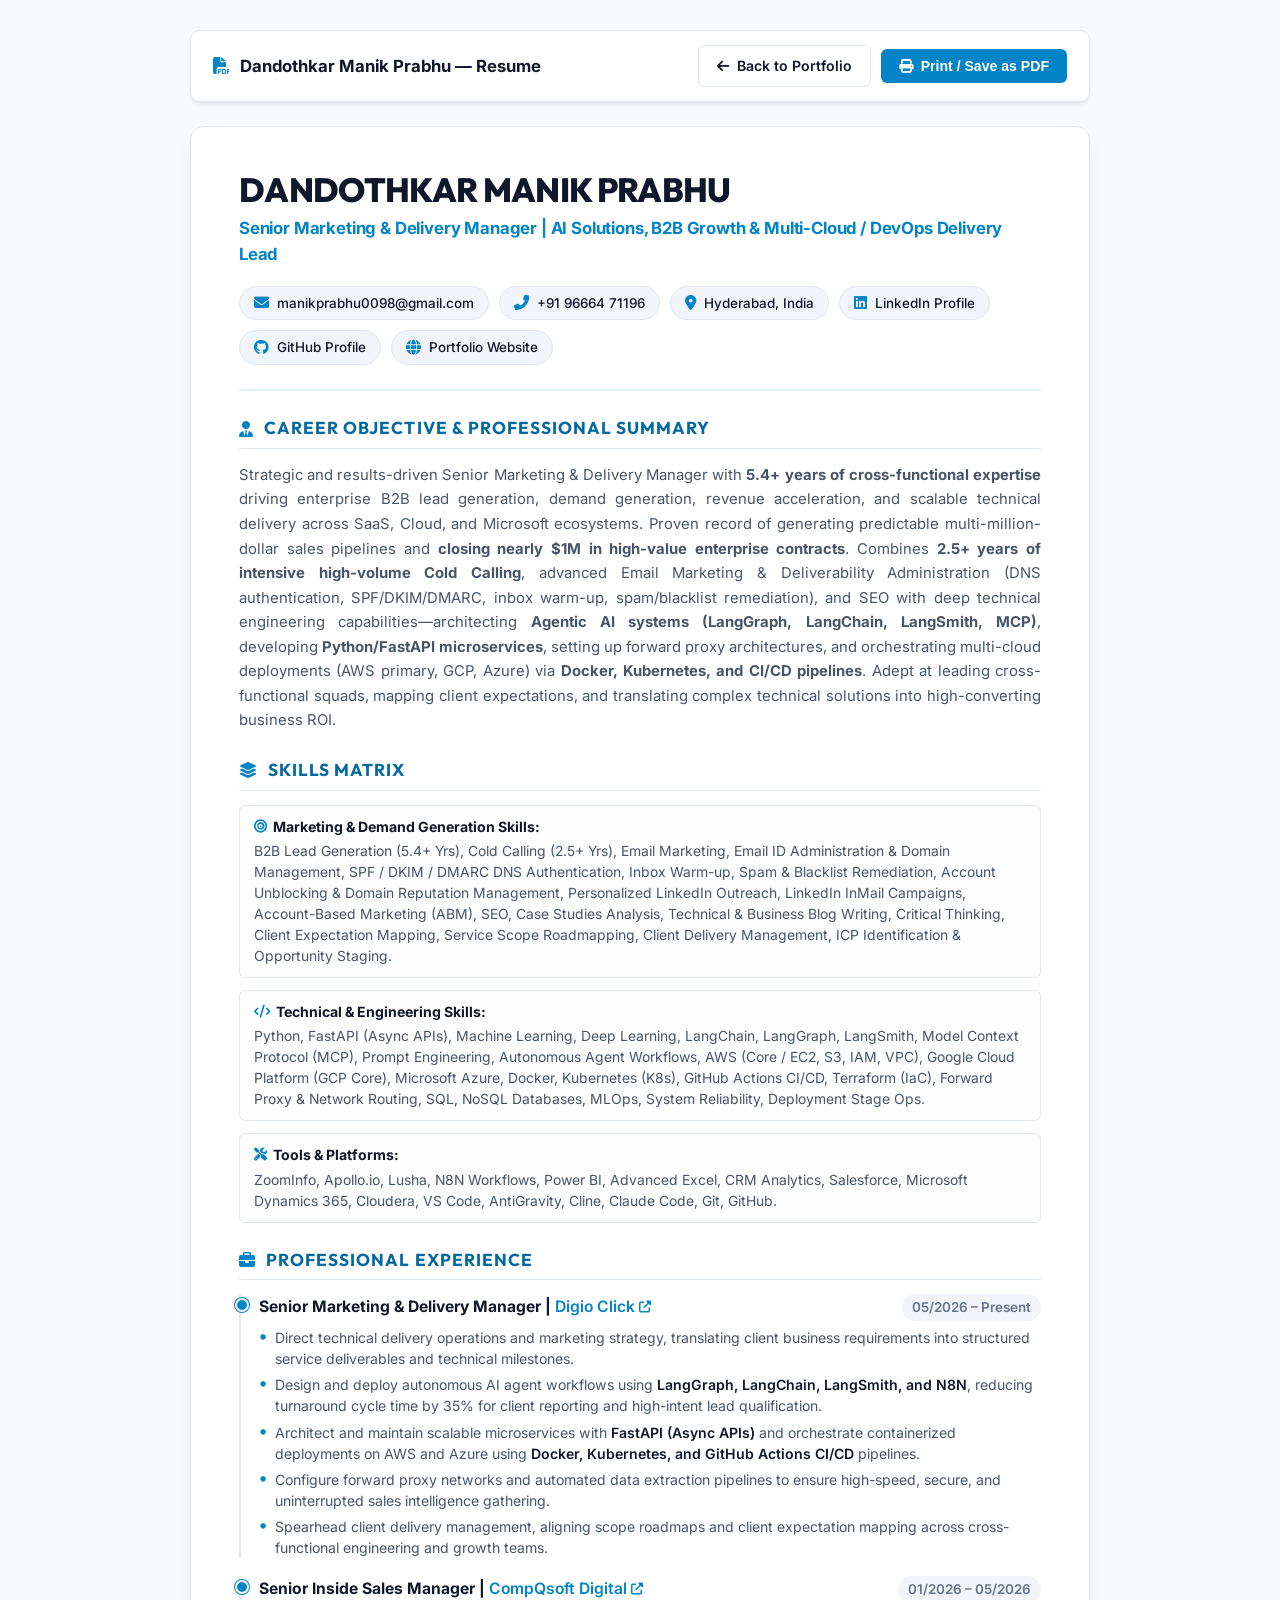
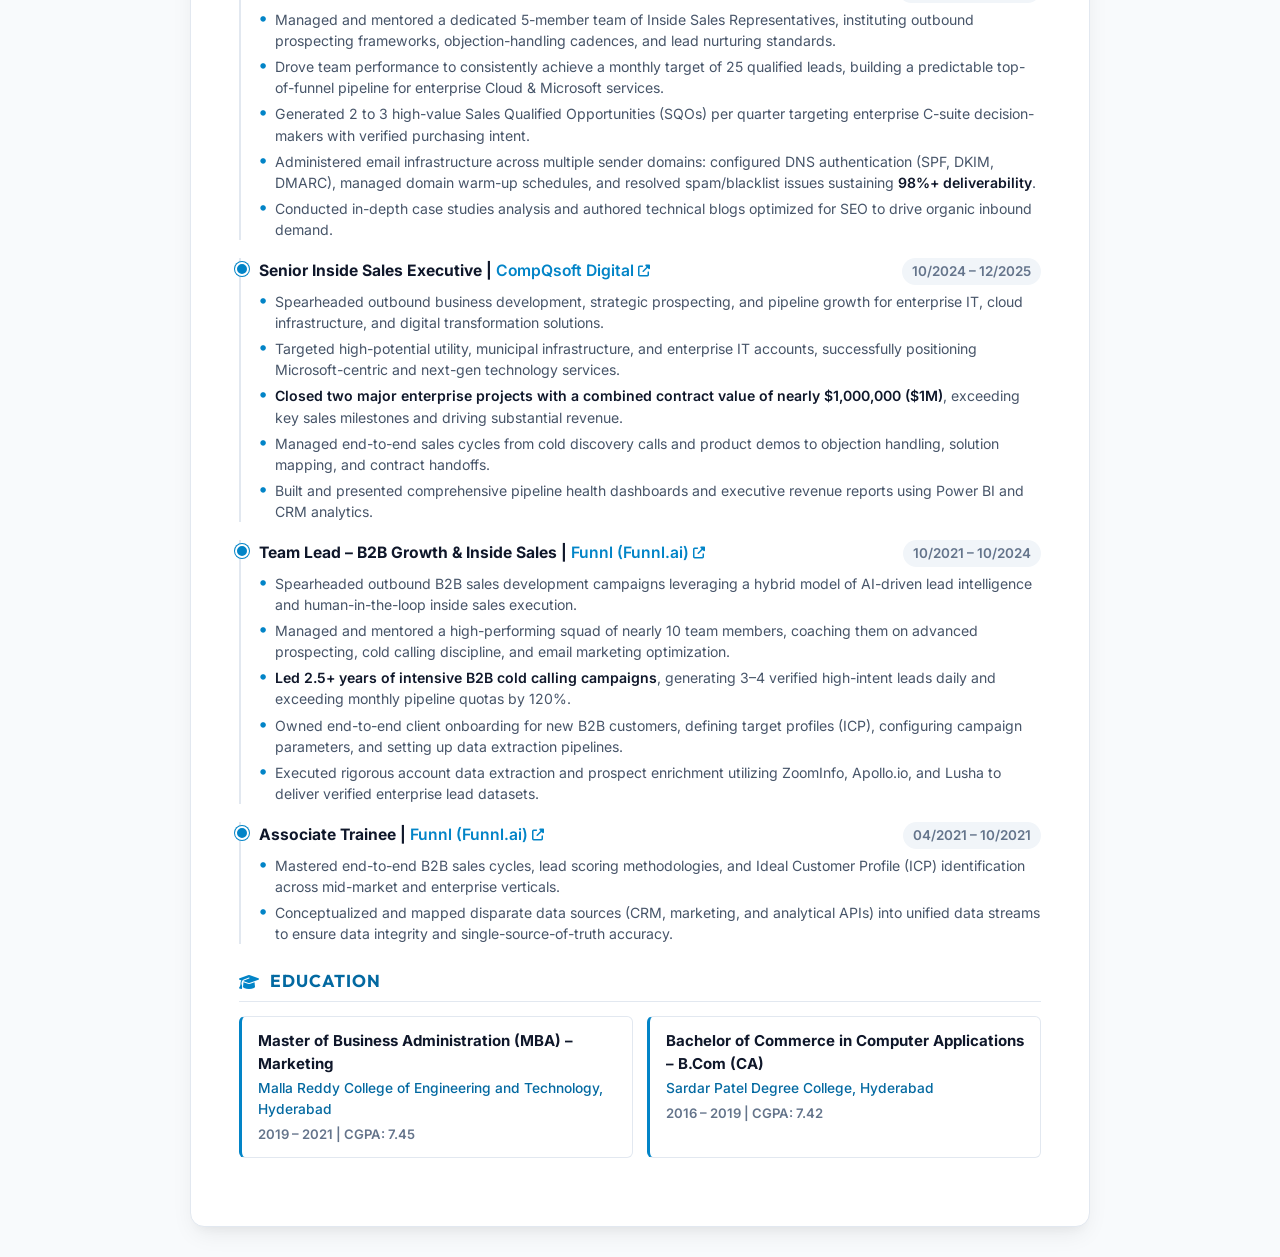
==== resume.html @ 66d116d5 "Add interactive resume.html, update Digio Click website link and resume access buttons" ====
<!DOCTYPE html>
<html lang="en">

<head>
    <meta charset="UTF-8">
    <meta name="viewport" content="width=device-width, initial-scale=1.0">
    <meta name="description"
        content="Official Resume of Dandothkar Manik Prabhu - Senior Marketing & Delivery Manager | AI Solutions, B2B Growth & Multi-Cloud Delivery Lead.">
    <title>Dandothkar Manik Prabhu - Resume</title>

    <!-- Google Fonts & FontAwesome -->
    <link rel="preconnect" href="https://fonts.googleapis.com">
    <link rel="preconnect" href="https://fonts.gstatic.com" crossorigin>
    <link
        href="https://fonts.googleapis.com/css2?family=Inter:wght@300;400;500;600;700;800&family=Outfit:wght@500;600;700;800&display=swap"
        rel="stylesheet">
    <link rel="stylesheet" href="https://cdnjs.cloudflare.com/ajax/libs/font-awesome/6.4.0/css/all.min.css">

    <style>
        :root {
            --primary: #0284c7;
            --primary-dark: #0369a1;
            --primary-light: #e0f2fe;
            --text-dark: #0f172a;
            --text-muted: #475569;
            --text-subtle: #64748b;
            --bg-body: #f8fafc;
            --bg-card: #ffffff;
            --border-color: #e2e8f0;
            --border-subtle: #f1f5f9;
            --accent-green: #10b981;
            --accent-purple: #7c3aed;
            --shadow-sm: 0 1px 3px rgba(0, 0, 0, 0.05);
            --shadow-md: 0 4px 6px -1px rgba(0, 0, 0, 0.08), 0 2px 4px -2px rgba(0, 0, 0, 0.05);
            --shadow-lg: 0 10px 25px -5px rgba(0, 0, 0, 0.08), 0 8px 10px -6px rgba(0, 0, 0, 0.04);
            --radius-sm: 6px;
            --radius-md: 10px;
            --radius-lg: 14px;
        }

        * {
            margin: 0;
            padding: 0;
            box-sizing: border-box;
        }

        body {
            font-family: 'Inter', -apple-system, BlinkMacSystemFont, "Segoe UI", Roboto, sans-serif;
            background-color: var(--bg-body);
            color: var(--text-dark);
            line-height: 1.55;
            font-size: 14px;
            padding: 30px 15px;
            -webkit-font-smoothing: antialiased;
        }

        /* Top Action Bar (hidden in print) */
        .resume-action-bar {
            max-width: 900px;
            margin: 0 auto 24px auto;
            display: flex;
            justify-content: space-between;
            align-items: center;
            flex-wrap: wrap;
            gap: 12px;
            background: #ffffff;
            padding: 14px 22px;
            border-radius: var(--radius-md);
            box-shadow: var(--shadow-md);
            border: 1px solid var(--border-color);
        }

        .action-brand {
            display: flex;
            align-items: center;
            gap: 10px;
            font-weight: 700;
            color: var(--text-dark);
            font-size: 1.05rem;
        }

        .action-brand i {
            color: var(--primary);
        }

        .action-buttons {
            display: flex;
            align-items: center;
            gap: 10px;
            flex-wrap: wrap;
        }

        .btn {
            display: inline-flex;
            align-items: center;
            gap: 8px;
            padding: 9px 18px;
            font-size: 0.88rem;
            font-weight: 600;
            border-radius: var(--radius-sm);
            text-decoration: none;
            cursor: pointer;
            transition: all 0.2s ease;
            border: none;
        }

        .btn-primary {
            background: var(--primary);
            color: #ffffff;
        }

        .btn-primary:hover {
            background: var(--primary-dark);
            box-shadow: 0 4px 12px rgba(2, 132, 199, 0.3);
            transform: translateY(-1px);
        }

        .btn-outline {
            background: #ffffff;
            color: var(--text-dark);
            border: 1px solid var(--border-color);
        }

        .btn-outline:hover {
            background: var(--border-subtle);
            border-color: #cbd5e1;
        }

        /* Main Resume Paper Container */
        .resume-container {
            max-width: 900px;
            margin: 0 auto;
            background: var(--bg-card);
            border-radius: var(--radius-lg);
            box-shadow: var(--shadow-lg);
            border: 1px solid var(--border-color);
            padding: 44px 48px;
        }

        /* Header / Profile Info */
        .resume-header {
            border-bottom: 2px solid var(--primary-light);
            padding-bottom: 24px;
            margin-bottom: 24px;
        }

        .header-title-block {
            display: flex;
            justify-content: space-between;
            align-items: flex-start;
            flex-wrap: wrap;
            gap: 16px;
        }

        .candidate-name {
            font-family: 'Outfit', sans-serif;
            font-size: 2.1rem;
            font-weight: 800;
            color: var(--text-dark);
            letter-spacing: -0.02em;
            line-height: 1.15;
            text-transform: uppercase;
        }

        .candidate-title {
            font-size: 1.05rem;
            font-weight: 700;
            color: var(--primary);
            margin-top: 6px;
            letter-spacing: -0.01em;
        }

        /* Clickable Contact & Social Badges */
        .contact-pills {
            display: flex;
            flex-wrap: wrap;
            gap: 10px;
            margin-top: 18px;
        }

        .contact-pill {
            display: inline-flex;
            align-items: center;
            gap: 8px;
            background: var(--border-subtle);
            color: var(--text-dark);
            padding: 6px 14px;
            border-radius: 100px;
            font-size: 0.84rem;
            font-weight: 500;
            text-decoration: none;
            border: 1px solid var(--border-color);
            transition: all 0.2s ease;
        }

        .contact-pill i {
            color: var(--primary);
            font-size: 0.95rem;
        }

        .contact-pill:hover {
            background: var(--primary-light);
            border-color: var(--primary);
            color: var(--primary-dark);
            transform: translateY(-1px);
        }

        .contact-pill.linkedin:hover i {
            color: #0a66c2;
        }

        .contact-pill.github:hover i {
            color: #24292e;
        }

        .contact-pill.portfolio:hover i {
            color: var(--accent-purple);
        }

        /* Resume Sections */
        .resume-section {
            margin-bottom: 24px;
        }

        .section-heading {
            font-family: 'Outfit', sans-serif;
            font-size: 1.08rem;
            font-weight: 700;
            text-transform: uppercase;
            letter-spacing: 0.06em;
            color: var(--primary-dark);
            display: flex;
            align-items: center;
            gap: 10px;
            padding-bottom: 6px;
            border-bottom: 1.5px solid var(--border-color);
            margin-bottom: 14px;
        }

        .section-heading i {
            color: var(--primary);
            font-size: 1rem;
        }

        .summary-text {
            color: var(--text-muted);
            font-size: 0.93rem;
            line-height: 1.65;
            text-align: justify;
        }

        /* Segregated Skills Matrix */
        .skills-grid-resume {
            display: grid;
            grid-template-columns: 1fr;
            gap: 12px;
        }

        .skill-group {
            background: #fdfdfd;
            border: 1px solid var(--border-color);
            border-radius: var(--radius-sm);
            padding: 10px 14px;
        }

        .skill-group-title {
            font-weight: 700;
            font-size: 0.88rem;
            color: var(--text-dark);
            margin-bottom: 4px;
            display: flex;
            align-items: center;
            gap: 6px;
        }

        .skill-group-title i {
            color: var(--primary);
            font-size: 0.82rem;
        }

        .skill-group-content {
            font-size: 0.87rem;
            color: var(--text-muted);
            line-height: 1.5;
        }

        /* Experience Item Styles */
        .exp-item {
            margin-bottom: 18px;
            position: relative;
            padding-left: 18px;
            border-left: 2px solid var(--border-color);
        }

        .exp-item:last-child {
            margin-bottom: 0;
        }

        .exp-item::before {
            content: '';
            position: absolute;
            left: -6px;
            top: 4px;
            width: 10px;
            height: 10px;
            border-radius: 50%;
            background: var(--primary);
            border: 2px solid #ffffff;
            box-shadow: 0 0 0 1px var(--primary);
        }

        .exp-header {
            display: flex;
            justify-content: space-between;
            align-items: baseline;
            flex-wrap: wrap;
            gap: 6px;
            margin-bottom: 4px;
        }

        .exp-role-company {
            font-size: 0.98rem;
            font-weight: 700;
            color: var(--text-dark);
        }

        .exp-company-link {
            color: var(--primary);
            text-decoration: none;
            font-weight: 600;
            display: inline-flex;
            align-items: center;
            gap: 4px;
            transition: color 0.2s;
        }

        .exp-company-link:hover {
            color: var(--primary-dark);
            text-decoration: underline;
        }

        .exp-date {
            font-size: 0.84rem;
            font-weight: 600;
            color: var(--text-subtle);
            background: var(--border-subtle);
            padding: 3px 10px;
            border-radius: 100px;
        }

        .exp-bullets {
            list-style: none;
            margin-top: 6px;
        }

        .exp-bullets li {
            position: relative;
            padding-left: 16px;
            margin-bottom: 5px;
            font-size: 0.88rem;
            color: var(--text-muted);
            line-height: 1.5;
        }

        .exp-bullets li::before {
            content: '•';
            position: absolute;
            left: 0;
            color: var(--primary);
            font-weight: bold;
            font-size: 1.1rem;
            line-height: 1;
            top: 0;
        }

        .exp-bullets li strong {
            color: var(--text-dark);
            font-weight: 600;
        }

        /* Education Grid */
        .edu-grid-resume {
            display: grid;
            grid-template-columns: 1fr 1fr;
            gap: 14px;
        }

        @media (max-width: 700px) {
            .edu-grid-resume {
                grid-template-columns: 1fr;
            }
        }

        .edu-box {
            background: #ffffff;
            border: 1px solid var(--border-color);
            border-radius: var(--radius-sm);
            padding: 12px 16px;
            border-left: 3px solid var(--primary);
        }

        .edu-degree {
            font-size: 0.94rem;
            font-weight: 700;
            color: var(--text-dark);
        }

        .edu-inst {
            font-size: 0.86rem;
            color: var(--primary-dark);
            font-weight: 500;
            margin-top: 2px;
        }

        .edu-meta {
            font-size: 0.82rem;
            color: var(--text-subtle);
            margin-top: 4px;
            font-weight: 600;
        }

        /* Print Specific Media Query */
        @media print {
            body {
                background: #ffffff !important;
                padding: 0 !important;
                color: #000000 !important;
                font-size: 12.5px !important;
            }

            .resume-action-bar {
                display: none !important;
            }

            .resume-container {
                box-shadow: none !important;
                border: none !important;
                padding: 0 !important;
                max-width: 100% !important;
                border-radius: 0 !important;
            }

            .candidate-name {
                font-size: 1.8rem !important;
                color: #000000 !important;
            }

            .candidate-title {
                color: #0284c7 !important;
                font-size: 0.95rem !important;
            }

            .contact-pill {
                border: 1px solid #cbd5e1 !important;
                background: #f8fafc !important;
                color: #000000 !important;
                padding: 3px 8px !important;
                font-size: 0.78rem !important;
            }

            .section-heading {
                font-size: 0.95rem !important;
                margin-bottom: 8px !important;
                color: #0369a1 !important;
            }

            .summary-text {
                font-size: 0.84rem !important;
                line-height: 1.45 !important;
            }

            .skill-group {
                padding: 6px 10px !important;
                margin-bottom: 6px !important;
            }

            .skill-group-content {
                font-size: 0.8rem !important;
            }

            .exp-item {
                margin-bottom: 12px !important;
                padding-left: 14px !important;
                page-break-inside: avoid;
            }

            .exp-role-company {
                font-size: 0.9rem !important;
            }

            .exp-bullets li {
                font-size: 0.82rem !important;
                margin-bottom: 3px !important;
                line-height: 1.4 !important;
            }

            .edu-box {
                padding: 8px 12px !important;
            }

            .edu-degree {
                font-size: 0.86rem !important;
            }

            .edu-inst {
                font-size: 0.8rem !important;
            }

            a {
                text-decoration: none !important;
                color: inherit !important;
            }
        }
    </style>
</head>

<body>

    <!-- Floating Top Action Bar -->
    <div class="resume-action-bar">
        <div class="action-brand">
            <i class="fas fa-file-pdf"></i>
            <span>Dandothkar Manik Prabhu — Resume</span>
        </div>
        <div class="action-buttons">
            <a href="index.html" class="btn btn-outline">
                <i class="fas fa-arrow-left"></i> Back to Portfolio
            </a>
            <button onclick="window.print()" class="btn btn-primary">
                <i class="fas fa-print"></i> Print / Save as PDF
            </button>
        </div>
    </div>

    <!-- Main Resume Container -->
    <main class="resume-container">
        <!-- Header Section -->
        <header class="resume-header">
            <div class="header-title-block">
                <div>
                    <h1 class="candidate-name">DANDOTHKAR MANIK PRABHU</h1>
                    <div class="candidate-title">Senior Marketing & Delivery Manager | AI Solutions, B2B Growth & Multi-Cloud / DevOps Delivery Lead</div>
                </div>
            </div>

            <!-- Clickable Interactive Icons & Badges -->
            <div class="contact-pills">
                <a href="mailto:manikprabhu0098@gmail.com" class="contact-pill" title="Send Email">
                    <i class="fas fa-envelope"></i>
                    <span>manikprabhu0098@gmail.com</span>
                </a>
                <a href="tel:+919666471196" class="contact-pill" title="Call Phone">
                    <i class="fas fa-phone-alt"></i>
                    <span>+91 96664 71196</span>
                </a>
                <span class="contact-pill">
                    <i class="fas fa-map-marker-alt"></i>
                    <span>Hyderabad, India</span>
                </span>
                <a href="https://www.linkedin.com/in/manik-prabhu-aa440b1a0" target="_blank" rel="noopener noreferrer" class="contact-pill linkedin" title="Open LinkedIn Profile">
                    <i class="fab fa-linkedin"></i>
                    <span>LinkedIn Profile</span>
                </a>
                <a href="https://github.com/manik305" target="_blank" rel="noopener noreferrer" class="contact-pill github" title="Open GitHub Profile">
                    <i class="fab fa-github"></i>
                    <span>GitHub Profile</span>
                </a>
                <a href="index.html" target="_blank" rel="noopener noreferrer" class="contact-pill portfolio" title="Open Portfolio Website">
                    <i class="fas fa-globe"></i>
                    <span>Portfolio Website</span>
                </a>
            </div>
        </header>

        <!-- Professional Summary -->
        <section class="resume-section">
            <h2 class="section-heading">
                <i class="fas fa-user-tie"></i> Career Objective & Professional Summary
            </h2>
            <p class="summary-text">
                Strategic and results-driven Senior Marketing & Delivery Manager with <strong>5.4+ years of cross-functional expertise</strong> driving enterprise B2B lead generation, demand generation, revenue acceleration, and scalable technical delivery across SaaS, Cloud, and Microsoft ecosystems. Proven record of generating predictable multi-million-dollar sales pipelines and <strong>closing nearly $1M in high-value enterprise contracts</strong>. Combines <strong>2.5+ years of intensive high-volume Cold Calling</strong>, advanced Email Marketing & Deliverability Administration (DNS authentication, SPF/DKIM/DMARC, inbox warm-up, spam/blacklist remediation), and SEO with deep technical engineering capabilities—architecting <strong>Agentic AI systems (LangGraph, LangChain, LangSmith, MCP)</strong>, developing <strong>Python/FastAPI microservices</strong>, setting up forward proxy architectures, and orchestrating multi-cloud deployments (AWS primary, GCP, Azure) via <strong>Docker, Kubernetes, and CI/CD pipelines</strong>. Adept at leading cross-functional squads, mapping client expectations, and translating complex technical solutions into high-converting business ROI.
            </p>
        </section>

        <!-- Segregated Skills Matrix -->
        <section class="resume-section">
            <h2 class="section-heading">
                <i class="fas fa-layer-group"></i> Skills Matrix
            </h2>
            <div class="skills-grid-resume">
                <!-- Marketing Skills -->
                <div class="skill-group">
                    <div class="skill-group-title">
                        <i class="fas fa-bullseye"></i> Marketing & Demand Generation Skills:
                    </div>
                    <div class="skill-group-content">
                        B2B Lead Generation (5.4+ Yrs), Cold Calling (2.5+ Yrs), Email Marketing, Email ID Administration & Domain Management, SPF / DKIM / DMARC DNS Authentication, Inbox Warm-up, Spam & Blacklist Remediation, Account Unblocking & Domain Reputation Management, Personalized LinkedIn Outreach, LinkedIn InMail Campaigns, Account-Based Marketing (ABM), SEO, Case Studies Analysis, Technical & Business Blog Writing, Critical Thinking, Client Expectation Mapping, Service Scope Roadmapping, Client Delivery Management, ICP Identification & Opportunity Staging.
                    </div>
                </div>

                <!-- Technical Skills -->
                <div class="skill-group">
                    <div class="skill-group-title">
                        <i class="fas fa-code"></i> Technical & Engineering Skills:
                    </div>
                    <div class="skill-group-content">
                        Python, FastAPI (Async APIs), Machine Learning, Deep Learning, LangChain, LangGraph, LangSmith, Model Context Protocol (MCP), Prompt Engineering, Autonomous Agent Workflows, AWS (Core / EC2, S3, IAM, VPC), Google Cloud Platform (GCP Core), Microsoft Azure, Docker, Kubernetes (K8s), GitHub Actions CI/CD, Terraform (IaC), Forward Proxy & Network Routing, SQL, NoSQL Databases, MLOps, System Reliability, Deployment Stage Ops.
                    </div>
                </div>

                <!-- Tools & Platforms -->
                <div class="skill-group">
                    <div class="skill-group-title">
                        <i class="fas fa-tools"></i> Tools & Platforms:
                    </div>
                    <div class="skill-group-content">
                        ZoomInfo, Apollo.io, Lusha, N8N Workflows, Power BI, Advanced Excel, CRM Analytics, Salesforce, Microsoft Dynamics 365, Cloudera, VS Code, AntiGravity, Cline, Claude Code, Git, GitHub.
                    </div>
                </div>
            </div>
        </section>

        <!-- Professional Experience -->
        <section class="resume-section">
            <h2 class="section-heading">
                <i class="fas fa-briefcase"></i> Professional Experience
            </h2>

            <!-- Digio Click -->
            <div class="exp-item">
                <div class="exp-header">
                    <div class="exp-role-company">
                        Senior Marketing & Delivery Manager | 
                        <a href="https://www.digioclick.com/" target="_blank" rel="noopener noreferrer" class="exp-company-link">
                            Digio Click <i class="fas fa-external-link-alt" style="font-size: 0.75rem;"></i>
                        </a>
                    </div>
                    <div class="exp-date">05/2026 – Present</div>
                </div>
                <ul class="exp-bullets">
                    <li>Direct technical delivery operations and marketing strategy, translating client business requirements into structured service deliverables and technical milestones.</li>
                    <li>Design and deploy autonomous AI agent workflows using <strong>LangGraph, LangChain, LangSmith, and N8N</strong>, reducing turnaround cycle time by 35% for client reporting and high-intent lead qualification.</li>
                    <li>Architect and maintain scalable microservices with <strong>FastAPI (Async APIs)</strong> and orchestrate containerized deployments on AWS and Azure using <strong>Docker, Kubernetes, and GitHub Actions CI/CD</strong> pipelines.</li>
                    <li>Configure forward proxy networks and automated data extraction pipelines to ensure high-speed, secure, and uninterrupted sales intelligence gathering.</li>
                    <li>Spearhead client delivery management, aligning scope roadmaps and client expectation mapping across cross-functional engineering and growth teams.</li>
                </ul>
            </div>

            <!-- CompQsoft Digital - Manager -->
            <div class="exp-item">
                <div class="exp-header">
                    <div class="exp-role-company">
                        Senior Inside Sales Manager | 
                        <a href="https://compqsoft.com" target="_blank" rel="noopener noreferrer" class="exp-company-link">
                            CompQsoft Digital <i class="fas fa-external-link-alt" style="font-size: 0.75rem;"></i>
                        </a>
                    </div>
                    <div class="exp-date">01/2026 – 05/2026</div>
                </div>
                <ul class="exp-bullets">
                    <li>Managed and mentored a dedicated 5-member team of Inside Sales Representatives, instituting outbound prospecting frameworks, objection-handling cadences, and lead nurturing standards.</li>
                    <li>Drove team performance to consistently achieve a monthly target of 25 qualified leads, building a predictable top-of-funnel pipeline for enterprise Cloud & Microsoft services.</li>
                    <li>Generated 2 to 3 high-value Sales Qualified Opportunities (SQOs) per quarter targeting enterprise C-suite decision-makers with verified purchasing intent.</li>
                    <li>Administered email infrastructure across multiple sender domains: configured DNS authentication (SPF, DKIM, DMARC), managed domain warm-up schedules, and resolved spam/blacklist issues sustaining <strong>98%+ deliverability</strong>.</li>
                    <li>Conducted in-depth case studies analysis and authored technical blogs optimized for SEO to drive organic inbound demand.</li>
                </ul>
            </div>

            <!-- CompQsoft Digital - Executive -->
            <div class="exp-item">
                <div class="exp-header">
                    <div class="exp-role-company">
                        Senior Inside Sales Executive | 
                        <a href="https://compqsoft.com" target="_blank" rel="noopener noreferrer" class="exp-company-link">
                            CompQsoft Digital <i class="fas fa-external-link-alt" style="font-size: 0.75rem;"></i>
                        </a>
                    </div>
                    <div class="exp-date">10/2024 – 12/2025</div>
                </div>
                <ul class="exp-bullets">
                    <li>Spearheaded outbound business development, strategic prospecting, and pipeline growth for enterprise IT, cloud infrastructure, and digital transformation solutions.</li>
                    <li>Targeted high-potential utility, municipal infrastructure, and enterprise IT accounts, successfully positioning Microsoft-centric and next-gen technology services.</li>
                    <li><strong>Closed two major enterprise projects with a combined contract value of nearly $1,000,000 ($1M)</strong>, exceeding key sales milestones and driving substantial revenue.</li>
                    <li>Managed end-to-end sales cycles from cold discovery calls and product demos to objection handling, solution mapping, and contract handoffs.</li>
                    <li>Built and presented comprehensive pipeline health dashboards and executive revenue reports using Power BI and CRM analytics.</li>
                </ul>
            </div>

            <!-- Funnl - Team Lead -->
            <div class="exp-item">
                <div class="exp-header">
                    <div class="exp-role-company">
                        Team Lead – B2B Growth & Inside Sales | 
                        <a href="https://funnl.ai" target="_blank" rel="noopener noreferrer" class="exp-company-link">
                            Funnl (Funnl.ai) <i class="fas fa-external-link-alt" style="font-size: 0.75rem;"></i>
                        </a>
                    </div>
                    <div class="exp-date">10/2021 – 10/2024</div>
                </div>
                <ul class="exp-bullets">
                    <li>Spearheaded outbound B2B sales development campaigns leveraging a hybrid model of AI-driven lead intelligence and human-in-the-loop inside sales execution.</li>
                    <li>Managed and mentored a high-performing squad of nearly 10 team members, coaching them on advanced prospecting, cold calling discipline, and email marketing optimization.</li>
                    <li><strong>Led 2.5+ years of intensive B2B cold calling campaigns</strong>, generating 3–4 verified high-intent leads daily and exceeding monthly pipeline quotas by 120%.</li>
                    <li>Owned end-to-end client onboarding for new B2B customers, defining target profiles (ICP), configuring campaign parameters, and setting up data extraction pipelines.</li>
                    <li>Executed rigorous account data extraction and prospect enrichment utilizing ZoomInfo, Apollo.io, and Lusha to deliver verified enterprise lead datasets.</li>
                </ul>
            </div>

            <!-- Funnl - Associate Trainee -->
            <div class="exp-item">
                <div class="exp-header">
                    <div class="exp-role-company">
                        Associate Trainee | 
                        <a href="https://funnl.ai" target="_blank" rel="noopener noreferrer" class="exp-company-link">
                            Funnl (Funnl.ai) <i class="fas fa-external-link-alt" style="font-size: 0.75rem;"></i>
                        </a>
                    </div>
                    <div class="exp-date">04/2021 – 10/2021</div>
                </div>
                <ul class="exp-bullets">
                    <li>Mastered end-to-end B2B sales cycles, lead scoring methodologies, and Ideal Customer Profile (ICP) identification across mid-market and enterprise verticals.</li>
                    <li>Conceptualized and mapped disparate data sources (CRM, marketing, and analytical APIs) into unified data streams to ensure data integrity and single-source-of-truth accuracy.</li>
                </ul>
            </div>
        </section>

        <!-- Education Section -->
        <section class="resume-section">
            <h2 class="section-heading">
                <i class="fas fa-graduation-cap"></i> Education
            </h2>
            <div class="edu-grid-resume">
                <div class="edu-box">
                    <div class="edu-degree">Master of Business Administration (MBA) – Marketing</div>
                    <div class="edu-inst">Malla Reddy College of Engineering and Technology, Hyderabad</div>
                    <div class="edu-meta">2019 – 2021 | CGPA: 7.45</div>
                </div>
                <div class="edu-box">
                    <div class="edu-degree">Bachelor of Commerce in Computer Applications – B.Com (CA)</div>
                    <div class="edu-inst">Sardar Patel Degree College, Hyderabad</div>
                    <div class="edu-meta">2016 – 2019 | CGPA: 7.42</div>
                </div>
            </div>
        </section>
    </main>

</body>

</html>
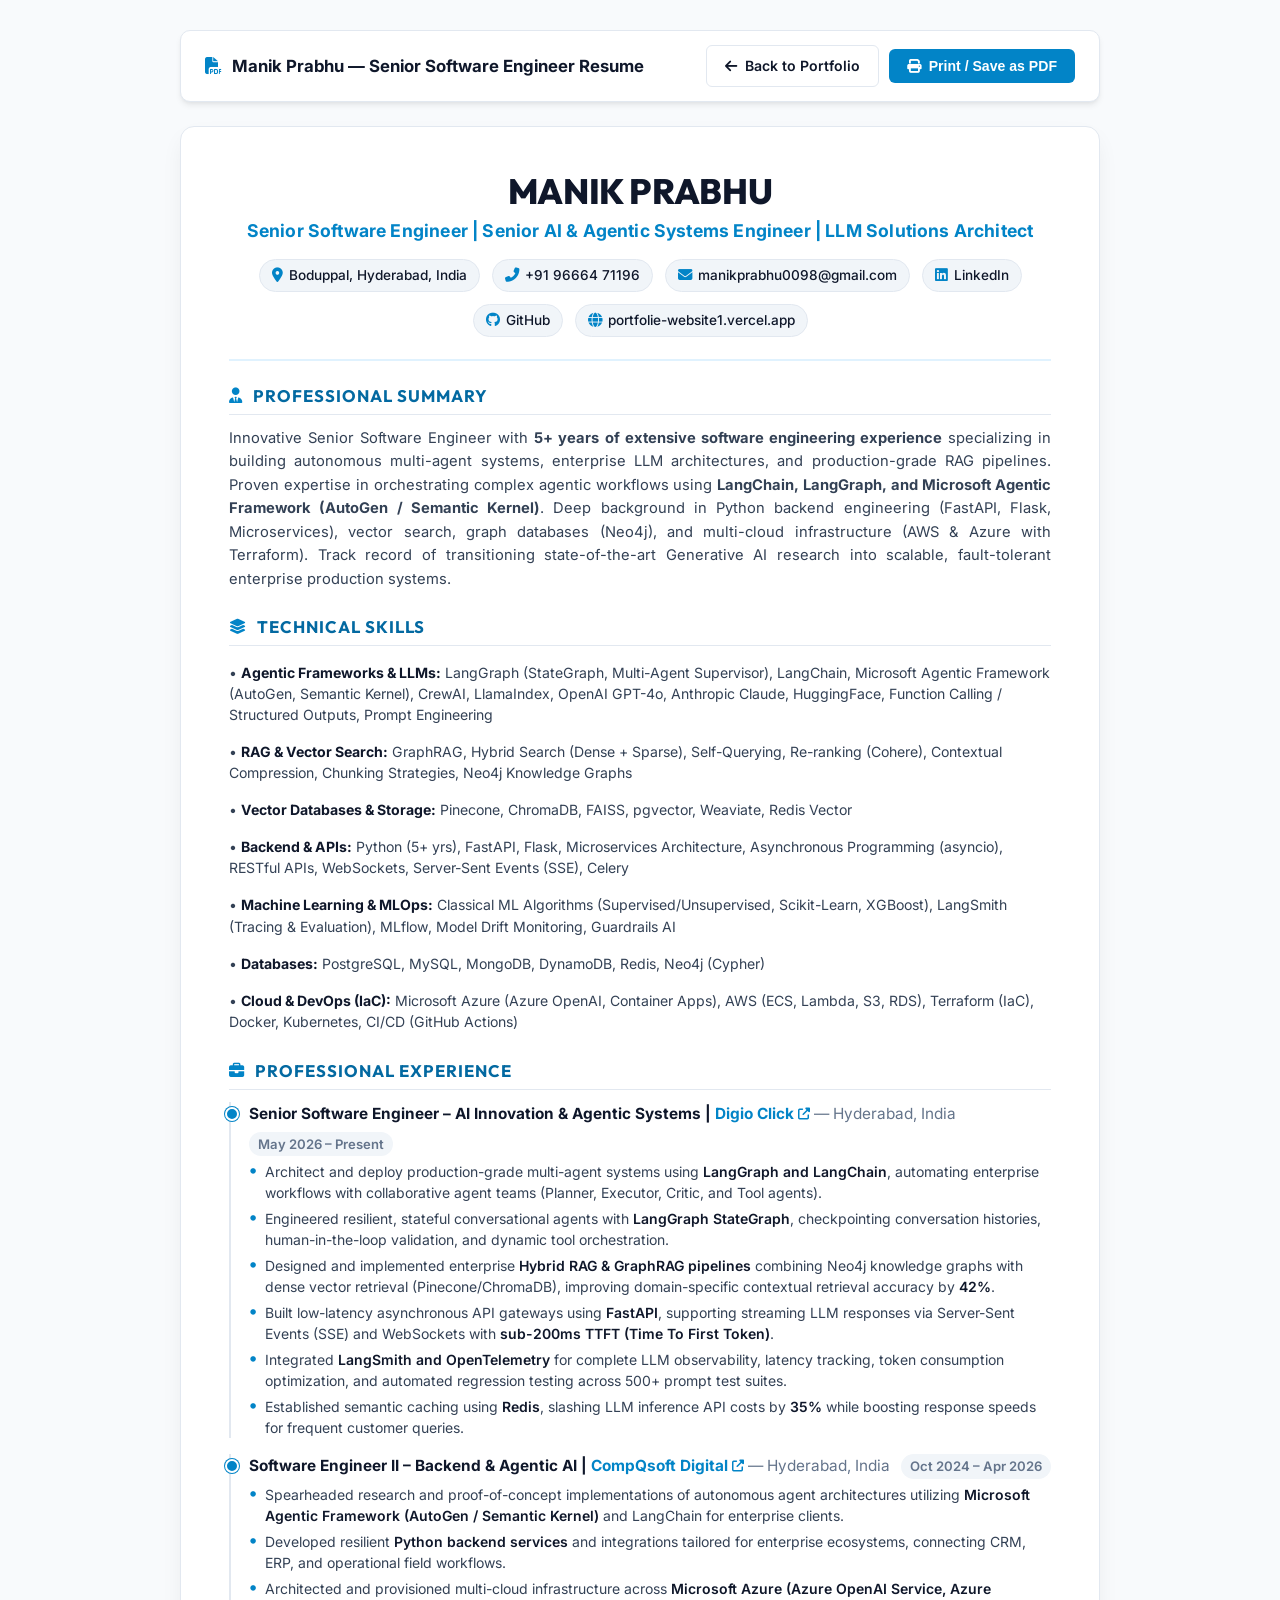
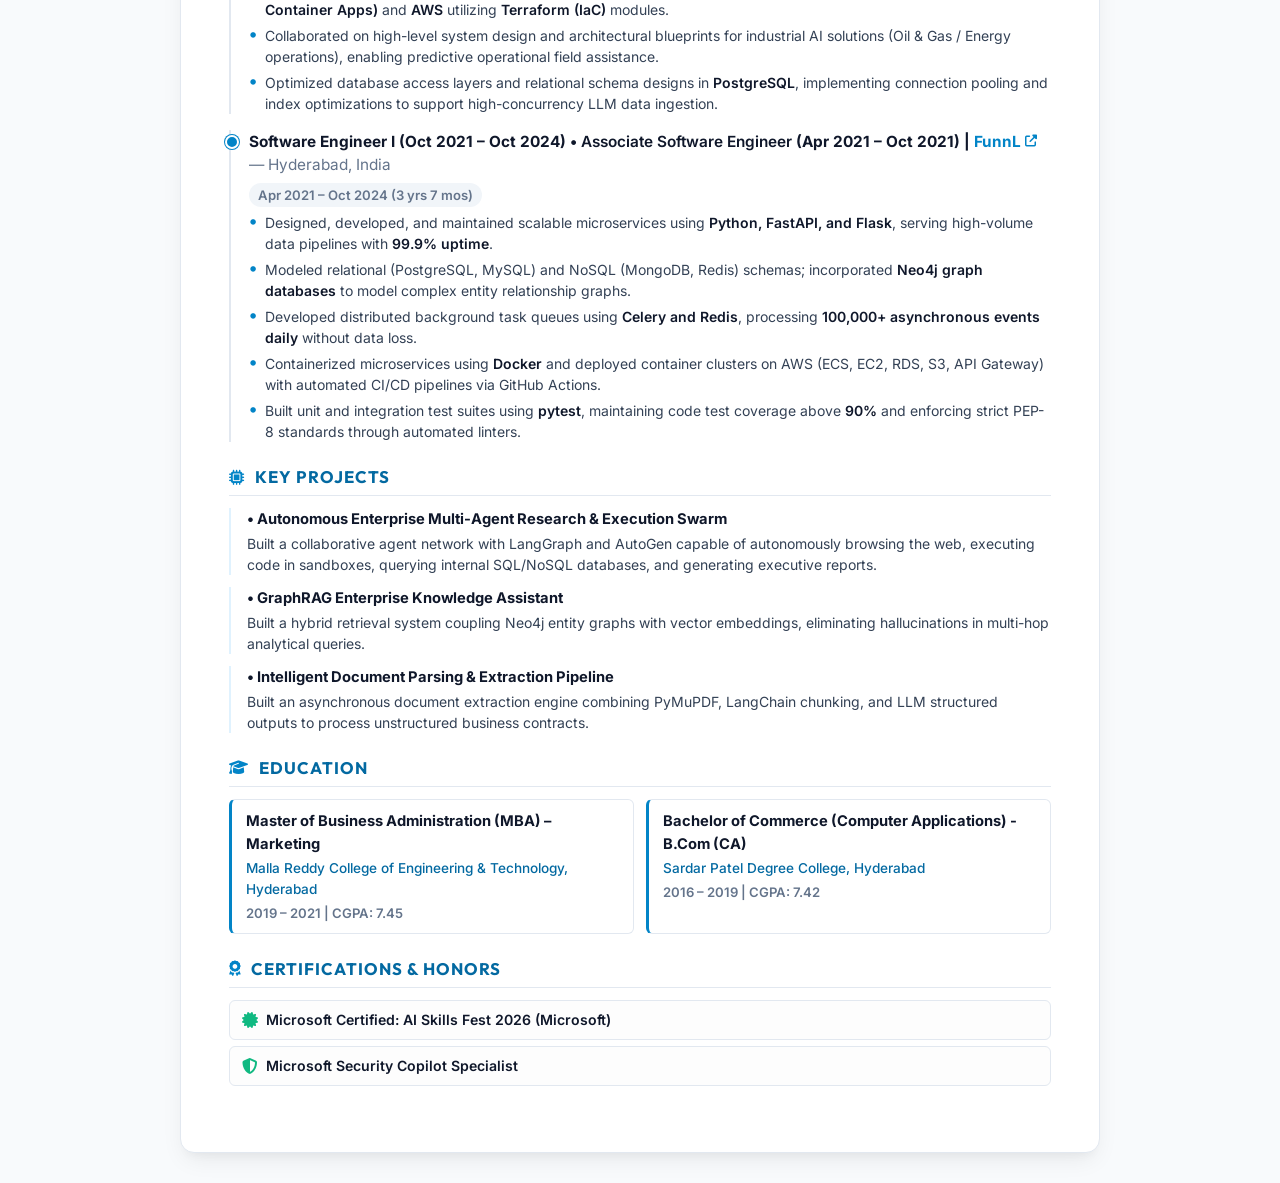
==== commit f181cb59: "Update portfolio website to Senior Software Engineer, correct experience dates, and update gitignore" ====
--- a/resume.html
+++ b/resume.html
@@ -5,8 +5,8 @@
     <meta charset="UTF-8">
     <meta name="viewport" content="width=device-width, initial-scale=1.0">
     <meta name="description"
-        content="Official Resume of Dandothkar Manik Prabhu - Senior Marketing & Delivery Manager | AI Solutions, B2B Growth & Multi-Cloud Delivery Lead.">
-    <title>Dandothkar Manik Prabhu - Resume</title>
+        content="Official Resume of Manik Prabhu - Senior Software Engineer specializing in Autonomous Multi-Agent Systems, Enterprise LLM Architectures, GraphRAG, and Scalable Python Microservices.">
+    <title>Manik Prabhu - Senior Software Engineer Resume</title>
 
     <!-- Google Fonts & FontAwesome -->
     <link rel="preconnect" href="https://fonts.googleapis.com">
@@ -22,14 +22,15 @@
             --primary-dark: #0369a1;
             --primary-light: #e0f2fe;
             --text-dark: #0f172a;
-            --text-muted: #475569;
+            --text-muted: #334155;
             --text-subtle: #64748b;
             --bg-body: #f8fafc;
             --bg-card: #ffffff;
             --border-color: #e2e8f0;
             --border-subtle: #f1f5f9;
-            --accent-green: #10b981;
+            --accent-cyan: #0284c7;
             --accent-purple: #7c3aed;
+            --accent-emerald: #10b981;
             --shadow-sm: 0 1px 3px rgba(0, 0, 0, 0.05);
             --shadow-md: 0 4px 6px -1px rgba(0, 0, 0, 0.08), 0 2px 4px -2px rgba(0, 0, 0, 0.05);
             --shadow-lg: 0 10px 25px -5px rgba(0, 0, 0, 0.08), 0 8px 10px -6px rgba(0, 0, 0, 0.04);
@@ -56,7 +57,7 @@
 
         /* Top Action Bar (hidden in print) */
         .resume-action-bar {
-            max-width: 900px;
+            max-width: 920px;
             margin: 0 auto 24px auto;
             display: flex;
             justify-content: space-between;
@@ -64,7 +65,7 @@
             flex-wrap: wrap;
             gap: 12px;
             background: #ffffff;
-            padding: 14px 22px;
+            padding: 14px 24px;
             border-radius: var(--radius-md);
             box-shadow: var(--shadow-md);
             border: 1px solid var(--border-color);
@@ -128,7 +129,7 @@
 
         /* Main Resume Paper Container */
         .resume-container {
-            max-width: 900px;
+            max-width: 920px;
             margin: 0 auto;
             background: var(--bg-card);
             border-radius: var(--radius-lg);
@@ -140,53 +141,48 @@
         /* Header / Profile Info */
         .resume-header {
             border-bottom: 2px solid var(--primary-light);
-            padding-bottom: 24px;
-            margin-bottom: 24px;
-        }
-
-        .header-title-block {
-            display: flex;
-            justify-content: space-between;
-            align-items: flex-start;
-            flex-wrap: wrap;
-            gap: 16px;
+            padding-bottom: 22px;
+            margin-bottom: 22px;
+            text-align: center;
         }
 
         .candidate-name {
             font-family: 'Outfit', sans-serif;
-            font-size: 2.1rem;
+            font-size: 2.2rem;
             font-weight: 800;
             color: var(--text-dark);
-            letter-spacing: -0.02em;
+            letter-spacing: -0.01em;
             line-height: 1.15;
             text-transform: uppercase;
         }
 
         .candidate-title {
-            font-size: 1.05rem;
+            font-size: 1.1rem;
             font-weight: 700;
             color: var(--primary);
             margin-top: 6px;
-            letter-spacing: -0.01em;
-        }
-
-        /* Clickable Contact & Social Badges */
+            letter-spacing: 0.01em;
+        }
+
+        /* Contact & Social Badges */
         .contact-pills {
             display: flex;
+            justify-content: center;
+            align-items: center;
             flex-wrap: wrap;
-            gap: 10px;
-            margin-top: 18px;
+            gap: 12px;
+            margin-top: 14px;
         }
 
         .contact-pill {
             display: inline-flex;
             align-items: center;
-            gap: 8px;
+            gap: 6px;
             background: var(--border-subtle);
             color: var(--text-dark);
-            padding: 6px 14px;
+            padding: 5px 12px;
             border-radius: 100px;
-            font-size: 0.84rem;
+            font-size: 0.85rem;
             font-weight: 500;
             text-decoration: none;
             border: 1px solid var(--border-color);
@@ -195,7 +191,7 @@
 
         .contact-pill i {
             color: var(--primary);
-            font-size: 0.95rem;
+            font-size: 0.9rem;
         }
 
         .contact-pill:hover {
@@ -219,12 +215,12 @@
 
         /* Resume Sections */
         .resume-section {
-            margin-bottom: 24px;
+            margin-bottom: 22px;
         }
 
         .section-heading {
             font-family: 'Outfit', sans-serif;
-            font-size: 1.08rem;
+            font-size: 1.05rem;
             font-weight: 700;
             text-transform: uppercase;
             letter-spacing: 0.06em;
@@ -232,61 +228,45 @@
             display: flex;
             align-items: center;
             gap: 10px;
-            padding-bottom: 6px;
+            padding-bottom: 5px;
             border-bottom: 1.5px solid var(--border-color);
-            margin-bottom: 14px;
+            margin-bottom: 12px;
         }
 
         .section-heading i {
             color: var(--primary);
-            font-size: 1rem;
+            font-size: 0.95rem;
         }
 
         .summary-text {
             color: var(--text-muted);
-            font-size: 0.93rem;
-            line-height: 1.65;
+            font-size: 0.92rem;
+            line-height: 1.6;
             text-align: justify;
         }
 
-        /* Segregated Skills Matrix */
+        /* Skills Matrix */
         .skills-grid-resume {
             display: grid;
             grid-template-columns: 1fr;
-            gap: 12px;
-        }
-
-        .skill-group {
-            background: #fdfdfd;
-            border: 1px solid var(--border-color);
-            border-radius: var(--radius-sm);
-            padding: 10px 14px;
-        }
-
-        .skill-group-title {
+            gap: 8px;
+        }
+
+        .skill-item {
+            font-size: 0.88rem;
+            line-height: 1.5;
+            color: var(--text-muted);
+            padding: 4px 0;
+        }
+
+        .skill-item strong {
+            color: var(--text-dark);
             font-weight: 700;
-            font-size: 0.88rem;
-            color: var(--text-dark);
-            margin-bottom: 4px;
-            display: flex;
-            align-items: center;
-            gap: 6px;
-        }
-
-        .skill-group-title i {
-            color: var(--primary);
-            font-size: 0.82rem;
-        }
-
-        .skill-group-content {
-            font-size: 0.87rem;
-            color: var(--text-muted);
-            line-height: 1.5;
         }
 
         /* Experience Item Styles */
         .exp-item {
-            margin-bottom: 18px;
+            margin-bottom: 16px;
             position: relative;
             padding-left: 18px;
             border-left: 2px solid var(--border-color);
@@ -300,7 +280,7 @@
             content: '';
             position: absolute;
             left: -6px;
-            top: 4px;
+            top: 5px;
             width: 10px;
             height: 10px;
             border-radius: 50%;
@@ -319,7 +299,7 @@
         }
 
         .exp-role-company {
-            font-size: 0.98rem;
+            font-size: 0.96rem;
             font-weight: 700;
             color: var(--text-dark);
         }
@@ -327,7 +307,7 @@
         .exp-company-link {
             color: var(--primary);
             text-decoration: none;
-            font-weight: 600;
+            font-weight: 700;
             display: inline-flex;
             align-items: center;
             gap: 4px;
@@ -340,24 +320,24 @@
         }
 
         .exp-date {
-            font-size: 0.84rem;
+            font-size: 0.82rem;
             font-weight: 600;
             color: var(--text-subtle);
             background: var(--border-subtle);
-            padding: 3px 10px;
+            padding: 2px 9px;
             border-radius: 100px;
         }
 
         .exp-bullets {
             list-style: none;
-            margin-top: 6px;
+            margin-top: 5px;
         }
 
         .exp-bullets li {
             position: relative;
             padding-left: 16px;
             margin-bottom: 5px;
-            font-size: 0.88rem;
+            font-size: 0.875rem;
             color: var(--text-muted);
             line-height: 1.5;
         }
@@ -378,11 +358,36 @@
             font-weight: 600;
         }
 
-        /* Education Grid */
+        /* Projects Section in Resume */
+        .project-item-resume {
+            margin-bottom: 12px;
+            padding-left: 16px;
+            position: relative;
+            border-left: 2px solid var(--primary-light);
+        }
+
+        .project-item-resume:last-child {
+            margin-bottom: 0;
+        }
+
+        .project-name-resume {
+            font-size: 0.92rem;
+            font-weight: 700;
+            color: var(--text-dark);
+            margin-bottom: 2px;
+        }
+
+        .project-desc-resume {
+            font-size: 0.875rem;
+            color: var(--text-muted);
+            line-height: 1.5;
+        }
+
+        /* Education & Certs Grid */
         .edu-grid-resume {
             display: grid;
             grid-template-columns: 1fr 1fr;
-            gap: 14px;
+            gap: 12px;
         }
 
         @media (max-width: 700px) {
@@ -395,18 +400,18 @@
             background: #ffffff;
             border: 1px solid var(--border-color);
             border-radius: var(--radius-sm);
-            padding: 12px 16px;
+            padding: 10px 14px;
             border-left: 3px solid var(--primary);
         }
 
         .edu-degree {
-            font-size: 0.94rem;
+            font-size: 0.92rem;
             font-weight: 700;
             color: var(--text-dark);
         }
 
         .edu-inst {
-            font-size: 0.86rem;
+            font-size: 0.85rem;
             color: var(--primary-dark);
             font-weight: 500;
             margin-top: 2px;
@@ -415,8 +420,33 @@
         .edu-meta {
             font-size: 0.82rem;
             color: var(--text-subtle);
-            margin-top: 4px;
+            margin-top: 3px;
             font-weight: 600;
+        }
+
+        .cert-list {
+            list-style: none;
+            display: flex;
+            flex-direction: column;
+            gap: 6px;
+        }
+
+        .cert-item {
+            display: flex;
+            align-items: center;
+            gap: 8px;
+            font-size: 0.88rem;
+            color: var(--text-dark);
+            font-weight: 600;
+            background: #fdfdfd;
+            border: 1px solid var(--border-color);
+            padding: 8px 12px;
+            border-radius: var(--radius-sm);
+        }
+
+        .cert-item i {
+            color: var(--accent-emerald);
+            font-size: 1rem;
         }
 
         /* Print Specific Media Query */
@@ -425,7 +455,7 @@
                 background: #ffffff !important;
                 padding: 0 !important;
                 color: #000000 !important;
-                font-size: 12.5px !important;
+                font-size: 12px !important;
             }
 
             .resume-action-bar {
@@ -454,56 +484,72 @@
                 border: 1px solid #cbd5e1 !important;
                 background: #f8fafc !important;
                 color: #000000 !important;
-                padding: 3px 8px !important;
+                padding: 2px 7px !important;
+                font-size: 0.76rem !important;
+            }
+
+            .section-heading {
+                font-size: 0.92rem !important;
+                margin-bottom: 6px !important;
+                padding-bottom: 3px !important;
+                color: #0369a1 !important;
+            }
+
+            .summary-text {
+                font-size: 0.82rem !important;
+                line-height: 1.4 !important;
+            }
+
+            .skill-item {
+                font-size: 0.8rem !important;
+                padding: 2px 0 !important;
+            }
+
+            .exp-item {
+                margin-bottom: 10px !important;
+                padding-left: 12px !important;
+                page-break-inside: avoid;
+            }
+
+            .exp-role-company {
+                font-size: 0.88rem !important;
+            }
+
+            .exp-bullets li {
+                font-size: 0.8rem !important;
+                margin-bottom: 2px !important;
+                line-height: 1.35 !important;
+            }
+
+            .project-item-resume {
+                margin-bottom: 8px !important;
+                page-break-inside: avoid;
+            }
+
+            .project-name-resume {
+                font-size: 0.86rem !important;
+            }
+
+            .project-desc-resume {
+                font-size: 0.8rem !important;
+                line-height: 1.35 !important;
+            }
+
+            .edu-box {
+                padding: 6px 10px !important;
+            }
+
+            .edu-degree {
+                font-size: 0.84rem !important;
+            }
+
+            .edu-inst {
                 font-size: 0.78rem !important;
             }
 
-            .section-heading {
-                font-size: 0.95rem !important;
-                margin-bottom: 8px !important;
-                color: #0369a1 !important;
-            }
-
-            .summary-text {
-                font-size: 0.84rem !important;
-                line-height: 1.45 !important;
-            }
-
-            .skill-group {
-                padding: 6px 10px !important;
-                margin-bottom: 6px !important;
-            }
-
-            .skill-group-content {
+            .cert-item {
                 font-size: 0.8rem !important;
-            }
-
-            .exp-item {
-                margin-bottom: 12px !important;
-                padding-left: 14px !important;
-                page-break-inside: avoid;
-            }
-
-            .exp-role-company {
-                font-size: 0.9rem !important;
-            }
-
-            .exp-bullets li {
-                font-size: 0.82rem !important;
-                margin-bottom: 3px !important;
-                line-height: 1.4 !important;
-            }
-
-            .edu-box {
-                padding: 8px 12px !important;
-            }
-
-            .edu-degree {
-                font-size: 0.86rem !important;
-            }
-
-            .edu-inst {
-                font-size: 0.8rem !important;
+                padding: 4px 8px !important;
             }
 
             a {
@@ -520,7 +566,7 @@
     <div class="resume-action-bar">
         <div class="action-brand">
             <i class="fas fa-file-pdf"></i>
-            <span>Dandothkar Manik Prabhu — Resume</span>
+            <span>Manik Prabhu — Senior Software Engineer Resume</span>
         </div>
         <div class="action-buttons">
             <a href="index.html" class="btn btn-outline">
@@ -536,38 +582,34 @@
     <main class="resume-container">
         <!-- Header Section -->
         <header class="resume-header">
-            <div class="header-title-block">
-                <div>
-                    <h1 class="candidate-name">DANDOTHKAR MANIK PRABHU</h1>
-                    <div class="candidate-title">Senior Marketing & Delivery Manager | AI Solutions, B2B Growth & Multi-Cloud / DevOps Delivery Lead</div>
-                </div>
-            </div>
-
-            <!-- Clickable Interactive Icons & Badges -->
+            <h1 class="candidate-name">MANIK PRABHU</h1>
+            <div class="candidate-title">Senior Software Engineer | Senior AI & Agentic Systems Engineer | LLM Solutions Architect</div>
+
+            <!-- Clickable Interactive Contact & Badges -->
             <div class="contact-pills">
+                <span class="contact-pill">
+                    <i class="fas fa-map-marker-alt"></i>
+                    <span>Boduppal, Hyderabad, India</span>
+                </span>
+                <a href="tel:+919666471196" class="contact-pill" title="Call Phone">
+                    <i class="fas fa-phone-alt"></i>
+                    <span>+91 96664 71196</span>
+                </a>
                 <a href="mailto:manikprabhu0098@gmail.com" class="contact-pill" title="Send Email">
                     <i class="fas fa-envelope"></i>
                     <span>manikprabhu0098@gmail.com</span>
                 </a>
-                <a href="tel:+919666471196" class="contact-pill" title="Call Phone">
-                    <i class="fas fa-phone-alt"></i>
-                    <span>+91 96664 71196</span>
-                </a>
-                <span class="contact-pill">
-                    <i class="fas fa-map-marker-alt"></i>
-                    <span>Hyderabad, India</span>
-                </span>
                 <a href="https://www.linkedin.com/in/manik-prabhu-aa440b1a0" target="_blank" rel="noopener noreferrer" class="contact-pill linkedin" title="Open LinkedIn Profile">
                     <i class="fab fa-linkedin"></i>
-                    <span>LinkedIn Profile</span>
+                    <span>LinkedIn</span>
                 </a>
                 <a href="https://github.com/manik305" target="_blank" rel="noopener noreferrer" class="contact-pill github" title="Open GitHub Profile">
                     <i class="fab fa-github"></i>
-                    <span>GitHub Profile</span>
+                    <span>GitHub</span>
                 </a>
-                <a href="index.html" target="_blank" rel="noopener noreferrer" class="contact-pill portfolio" title="Open Portfolio Website">
+                <a href="https://portfolie-website1.vercel.app/" target="_blank" rel="noopener noreferrer" class="contact-pill portfolio" title="Open Portfolio Website">
                     <i class="fas fa-globe"></i>
-                    <span>Portfolio Website</span>
+                    <span>portfolie-website1.vercel.app</span>
                 </a>
             </div>
         </header>
@@ -575,47 +617,39 @@
         <!-- Professional Summary -->
         <section class="resume-section">
             <h2 class="section-heading">
-                <i class="fas fa-user-tie"></i> Career Objective & Professional Summary
+                <i class="fas fa-user-tie"></i> Professional Summary
             </h2>
             <p class="summary-text">
-                Strategic and results-driven Senior Marketing & Delivery Manager with <strong>5.4+ years of cross-functional expertise</strong> driving enterprise B2B lead generation, demand generation, revenue acceleration, and scalable technical delivery across SaaS, Cloud, and Microsoft ecosystems. Proven record of generating predictable multi-million-dollar sales pipelines and <strong>closing nearly $1M in high-value enterprise contracts</strong>. Combines <strong>2.5+ years of intensive high-volume Cold Calling</strong>, advanced Email Marketing & Deliverability Administration (DNS authentication, SPF/DKIM/DMARC, inbox warm-up, spam/blacklist remediation), and SEO with deep technical engineering capabilities—architecting <strong>Agentic AI systems (LangGraph, LangChain, LangSmith, MCP)</strong>, developing <strong>Python/FastAPI microservices</strong>, setting up forward proxy architectures, and orchestrating multi-cloud deployments (AWS primary, GCP, Azure) via <strong>Docker, Kubernetes, and CI/CD pipelines</strong>. Adept at leading cross-functional squads, mapping client expectations, and translating complex technical solutions into high-converting business ROI.
+                Innovative Senior Software Engineer with <strong>5+ years of extensive software engineering experience</strong> specializing in building autonomous multi-agent systems, enterprise LLM architectures, and production-grade RAG pipelines. Proven expertise in orchestrating complex agentic workflows using <strong>LangChain, LangGraph, and Microsoft Agentic Framework (AutoGen / Semantic Kernel)</strong>. Deep background in Python backend engineering (FastAPI, Flask, Microservices), vector search, graph databases (Neo4j), and multi-cloud infrastructure (AWS & Azure with Terraform). Track record of transitioning state-of-the-art Generative AI research into scalable, fault-tolerant enterprise production systems.
             </p>
         </section>
 
-        <!-- Segregated Skills Matrix -->
+        <!-- Technical Skills Matrix -->
         <section class="resume-section">
             <h2 class="section-heading">
-                <i class="fas fa-layer-group"></i> Skills Matrix
+                <i class="fas fa-layer-group"></i> Technical Skills
             </h2>
             <div class="skills-grid-resume">
-                <!-- Marketing Skills -->
-                <div class="skill-group">
-                    <div class="skill-group-title">
-                        <i class="fas fa-bullseye"></i> Marketing & Demand Generation Skills:
-                    </div>
-                    <div class="skill-group-content">
-                        B2B Lead Generation (5.4+ Yrs), Cold Calling (2.5+ Yrs), Email Marketing, Email ID Administration & Domain Management, SPF / DKIM / DMARC DNS Authentication, Inbox Warm-up, Spam & Blacklist Remediation, Account Unblocking & Domain Reputation Management, Personalized LinkedIn Outreach, LinkedIn InMail Campaigns, Account-Based Marketing (ABM), SEO, Case Studies Analysis, Technical & Business Blog Writing, Critical Thinking, Client Expectation Mapping, Service Scope Roadmapping, Client Delivery Management, ICP Identification & Opportunity Staging.
-                    </div>
-                </div>
-
-                <!-- Technical Skills -->
-                <div class="skill-group">
-                    <div class="skill-group-title">
-                        <i class="fas fa-code"></i> Technical & Engineering Skills:
-                    </div>
-                    <div class="skill-group-content">
-                        Python, FastAPI (Async APIs), Machine Learning, Deep Learning, LangChain, LangGraph, LangSmith, Model Context Protocol (MCP), Prompt Engineering, Autonomous Agent Workflows, AWS (Core / EC2, S3, IAM, VPC), Google Cloud Platform (GCP Core), Microsoft Azure, Docker, Kubernetes (K8s), GitHub Actions CI/CD, Terraform (IaC), Forward Proxy & Network Routing, SQL, NoSQL Databases, MLOps, System Reliability, Deployment Stage Ops.
-                    </div>
-                </div>
-
-                <!-- Tools & Platforms -->
-                <div class="skill-group">
-                    <div class="skill-group-title">
-                        <i class="fas fa-tools"></i> Tools & Platforms:
-                    </div>
-                    <div class="skill-group-content">
-                        ZoomInfo, Apollo.io, Lusha, N8N Workflows, Power BI, Advanced Excel, CRM Analytics, Salesforce, Microsoft Dynamics 365, Cloudera, VS Code, AntiGravity, Cline, Claude Code, Git, GitHub.
-                    </div>
+                <div class="skill-item">
+                    • <strong>Agentic Frameworks & LLMs:</strong> LangGraph (StateGraph, Multi-Agent Supervisor), LangChain, Microsoft Agentic Framework (AutoGen, Semantic Kernel), CrewAI, LlamaIndex, OpenAI GPT-4o, Anthropic Claude, HuggingFace, Function Calling / Structured Outputs, Prompt Engineering
+                </div>
+                <div class="skill-item">
+                    • <strong>RAG & Vector Search:</strong> GraphRAG, Hybrid Search (Dense + Sparse), Self-Querying, Re-ranking (Cohere), Contextual Compression, Chunking Strategies, Neo4j Knowledge Graphs
+                </div>
+                <div class="skill-item">
+                    • <strong>Vector Databases & Storage:</strong> Pinecone, ChromaDB, FAISS, pgvector, Weaviate, Redis Vector
+                </div>
+                <div class="skill-item">
+                    • <strong>Backend & APIs:</strong> Python (5+ yrs), FastAPI, Flask, Microservices Architecture, Asynchronous Programming (asyncio), RESTful APIs, WebSockets, Server-Sent Events (SSE), Celery
+                </div>
+                <div class="skill-item">
+                    • <strong>Machine Learning & MLOps:</strong> Classical ML Algorithms (Supervised/Unsupervised, Scikit-Learn, XGBoost), LangSmith (Tracing & Evaluation), MLflow, Model Drift Monitoring, Guardrails AI
+                </div>
+                <div class="skill-item">
+                    • <strong>Databases:</strong> PostgreSQL, MySQL, MongoDB, DynamoDB, Redis, Neo4j (Cypher)
+                </div>
+                <div class="skill-item">
+                    • <strong>Cloud & DevOps (IaC):</strong> Microsoft Azure (Azure OpenAI, Container Apps), AWS (ECS, Lambda, S3, RDS), Terraform (IaC), Docker, Kubernetes, CI/CD (GitHub Actions)
                 </div>
             </div>
         </section>
@@ -630,97 +664,95 @@
             <div class="exp-item">
                 <div class="exp-header">
                     <div class="exp-role-company">
-                        Senior Marketing & Delivery Manager | 
+                        <span style="font-weight: 700;">Senior Software Engineer – AI Innovation & Agentic Systems</span> | 
                         <a href="https://www.digioclick.com/" target="_blank" rel="noopener noreferrer" class="exp-company-link">
                             Digio Click <i class="fas fa-external-link-alt" style="font-size: 0.75rem;"></i>
                         </a>
+                        <span style="color: var(--text-subtle); font-weight: normal;">— Hyderabad, India</span>
                     </div>
-                    <div class="exp-date">05/2026 – Present</div>
+                    <div class="exp-date">May 2026 – Present</div>
                 </div>
                 <ul class="exp-bullets">
-                    <li>Direct technical delivery operations and marketing strategy, translating client business requirements into structured service deliverables and technical milestones.</li>
-                    <li>Design and deploy autonomous AI agent workflows using <strong>LangGraph, LangChain, LangSmith, and N8N</strong>, reducing turnaround cycle time by 35% for client reporting and high-intent lead qualification.</li>
-                    <li>Architect and maintain scalable microservices with <strong>FastAPI (Async APIs)</strong> and orchestrate containerized deployments on AWS and Azure using <strong>Docker, Kubernetes, and GitHub Actions CI/CD</strong> pipelines.</li>
-                    <li>Configure forward proxy networks and automated data extraction pipelines to ensure high-speed, secure, and uninterrupted sales intelligence gathering.</li>
-                    <li>Spearhead client delivery management, aligning scope roadmaps and client expectation mapping across cross-functional engineering and growth teams.</li>
+                    <li>Architect and deploy production-grade multi-agent systems using <strong>LangGraph and LangChain</strong>, automating enterprise workflows with collaborative agent teams (Planner, Executor, Critic, and Tool agents).</li>
+                    <li>Engineered resilient, stateful conversational agents with <strong>LangGraph StateGraph</strong>, checkpointing conversation histories, human-in-the-loop validation, and dynamic tool orchestration.</li>
+                    <li>Designed and implemented enterprise <strong>Hybrid RAG & GraphRAG pipelines</strong> combining Neo4j knowledge graphs with dense vector retrieval (Pinecone/ChromaDB), improving domain-specific contextual retrieval accuracy by <strong>42%</strong>.</li>
+                    <li>Built low-latency asynchronous API gateways using <strong>FastAPI</strong>, supporting streaming LLM responses via Server-Sent Events (SSE) and WebSockets with <strong>sub-200ms TTFT (Time To First Token)</strong>.</li>
+                    <li>Integrated <strong>LangSmith and OpenTelemetry</strong> for complete LLM observability, latency tracking, token consumption optimization, and automated regression testing across 500+ prompt test suites.</li>
+                    <li>Established semantic caching using <strong>Redis</strong>, slashing LLM inference API costs by <strong>35%</strong> while boosting response speeds for frequent customer queries.</li>
                 </ul>
             </div>
 
-            <!-- CompQsoft Digital - Manager -->
+            <!-- CompQsoft Digital -->
             <div class="exp-item">
                 <div class="exp-header">
                     <div class="exp-role-company">
-                        Senior Inside Sales Manager | 
+                        <span style="font-weight: 700;">Software Engineer II – Backend & Agentic AI</span> | 
                         <a href="https://compqsoft.com" target="_blank" rel="noopener noreferrer" class="exp-company-link">
                             CompQsoft Digital <i class="fas fa-external-link-alt" style="font-size: 0.75rem;"></i>
                         </a>
+                        <span style="color: var(--text-subtle); font-weight: normal;">— Hyderabad, India</span>
                     </div>
-                    <div class="exp-date">01/2026 – 05/2026</div>
+                    <div class="exp-date">Oct 2024 – Apr 2026</div>
                 </div>
                 <ul class="exp-bullets">
-                    <li>Managed and mentored a dedicated 5-member team of Inside Sales Representatives, instituting outbound prospecting frameworks, objection-handling cadences, and lead nurturing standards.</li>
-                    <li>Drove team performance to consistently achieve a monthly target of 25 qualified leads, building a predictable top-of-funnel pipeline for enterprise Cloud & Microsoft services.</li>
-                    <li>Generated 2 to 3 high-value Sales Qualified Opportunities (SQOs) per quarter targeting enterprise C-suite decision-makers with verified purchasing intent.</li>
-                    <li>Administered email infrastructure across multiple sender domains: configured DNS authentication (SPF, DKIM, DMARC), managed domain warm-up schedules, and resolved spam/blacklist issues sustaining <strong>98%+ deliverability</strong>.</li>
-                    <li>Conducted in-depth case studies analysis and authored technical blogs optimized for SEO to drive organic inbound demand.</li>
+                    <li>Spearheaded research and proof-of-concept implementations of autonomous agent architectures utilizing <strong>Microsoft Agentic Framework (AutoGen / Semantic Kernel)</strong> and LangChain for enterprise clients.</li>
+                    <li>Developed resilient <strong>Python backend services</strong> and integrations tailored for enterprise ecosystems, connecting CRM, ERP, and operational field workflows.</li>
+                    <li>Architected and provisioned multi-cloud infrastructure across <strong>Microsoft Azure (Azure OpenAI Service, Azure Container Apps)</strong> and <strong>AWS</strong> utilizing <strong>Terraform (IaC)</strong> modules.</li>
+                    <li>Collaborated on high-level system design and architectural blueprints for industrial AI solutions (Oil & Gas / Energy operations), enabling predictive operational field assistance.</li>
+                    <li>Optimized database access layers and relational schema designs in <strong>PostgreSQL</strong>, implementing connection pooling and index optimizations to support high-concurrency LLM data ingestion.</li>
                 </ul>
             </div>
 
-            <!-- CompQsoft Digital - Executive -->
+            <!-- FunnL -->
             <div class="exp-item">
                 <div class="exp-header">
                     <div class="exp-role-company">
-                        Senior Inside Sales Executive | 
-                        <a href="https://compqsoft.com" target="_blank" rel="noopener noreferrer" class="exp-company-link">
-                            CompQsoft Digital <i class="fas fa-external-link-alt" style="font-size: 0.75rem;"></i>
+                        <span style="font-weight: 700;">Software Engineer I</span> (Oct 2021 – Oct 2024) &bull; <span style="font-weight: 600;">Associate Software Engineer</span> (Apr 2021 – Oct 2021) | 
+                        <a href="https://funnl.ai" target="_blank" rel="noopener noreferrer" class="exp-company-link">
+                            FunnL <i class="fas fa-external-link-alt" style="font-size: 0.75rem;"></i>
                         </a>
+                        <span style="color: var(--text-subtle); font-weight: normal;">— Hyderabad, India</span>
                     </div>
-                    <div class="exp-date">10/2024 – 12/2025</div>
+                    <div class="exp-date">Apr 2021 – Oct 2024 (3 yrs 7 mos)</div>
                 </div>
                 <ul class="exp-bullets">
-                    <li>Spearheaded outbound business development, strategic prospecting, and pipeline growth for enterprise IT, cloud infrastructure, and digital transformation solutions.</li>
-                    <li>Targeted high-potential utility, municipal infrastructure, and enterprise IT accounts, successfully positioning Microsoft-centric and next-gen technology services.</li>
-                    <li><strong>Closed two major enterprise projects with a combined contract value of nearly $1,000,000 ($1M)</strong>, exceeding key sales milestones and driving substantial revenue.</li>
-                    <li>Managed end-to-end sales cycles from cold discovery calls and product demos to objection handling, solution mapping, and contract handoffs.</li>
-                    <li>Built and presented comprehensive pipeline health dashboards and executive revenue reports using Power BI and CRM analytics.</li>
+                    <li>Designed, developed, and maintained scalable microservices using <strong>Python, FastAPI, and Flask</strong>, serving high-volume data pipelines with <strong>99.9% uptime</strong>.</li>
+                    <li>Modeled relational (PostgreSQL, MySQL) and NoSQL (MongoDB, Redis) schemas; incorporated <strong>Neo4j graph databases</strong> to model complex entity relationship graphs.</li>
+                    <li>Developed distributed background task queues using <strong>Celery and Redis</strong>, processing <strong>100,000+ asynchronous events daily</strong> without data loss.</li>
+                    <li>Containerized microservices using <strong>Docker</strong> and deployed container clusters on AWS (ECS, EC2, RDS, S3, API Gateway) with automated CI/CD pipelines via GitHub Actions.</li>
+                    <li>Built unit and integration test suites using <strong>pytest</strong>, maintaining code test coverage above <strong>90%</strong> and enforcing strict PEP-8 standards through automated linters.</li>
                 </ul>
             </div>
-
-            <!-- Funnl - Team Lead -->
-            <div class="exp-item">
-                <div class="exp-header">
-                    <div class="exp-role-company">
-                        Team Lead – B2B Growth & Inside Sales | 
-                        <a href="https://funnl.ai" target="_blank" rel="noopener noreferrer" class="exp-company-link">
-                            Funnl (Funnl.ai) <i class="fas fa-external-link-alt" style="font-size: 0.75rem;"></i>
-                        </a>
-                    </div>
-                    <div class="exp-date">10/2021 – 10/2024</div>
-                </div>
-                <ul class="exp-bullets">
-                    <li>Spearheaded outbound B2B sales development campaigns leveraging a hybrid model of AI-driven lead intelligence and human-in-the-loop inside sales execution.</li>
-                    <li>Managed and mentored a high-performing squad of nearly 10 team members, coaching them on advanced prospecting, cold calling discipline, and email marketing optimization.</li>
-                    <li><strong>Led 2.5+ years of intensive B2B cold calling campaigns</strong>, generating 3–4 verified high-intent leads daily and exceeding monthly pipeline quotas by 120%.</li>
-                    <li>Owned end-to-end client onboarding for new B2B customers, defining target profiles (ICP), configuring campaign parameters, and setting up data extraction pipelines.</li>
-                    <li>Executed rigorous account data extraction and prospect enrichment utilizing ZoomInfo, Apollo.io, and Lusha to deliver verified enterprise lead datasets.</li>
-                </ul>
-            </div>
-
-            <!-- Funnl - Associate Trainee -->
-            <div class="exp-item">
-                <div class="exp-header">
-                    <div class="exp-role-company">
-                        Associate Trainee | 
-                        <a href="https://funnl.ai" target="_blank" rel="noopener noreferrer" class="exp-company-link">
-                            Funnl (Funnl.ai) <i class="fas fa-external-link-alt" style="font-size: 0.75rem;"></i>
-                        </a>
-                    </div>
-                    <div class="exp-date">04/2021 – 10/2021</div>
-                </div>
-                <ul class="exp-bullets">
-                    <li>Mastered end-to-end B2B sales cycles, lead scoring methodologies, and Ideal Customer Profile (ICP) identification across mid-market and enterprise verticals.</li>
-                    <li>Conceptualized and mapped disparate data sources (CRM, marketing, and analytical APIs) into unified data streams to ensure data integrity and single-source-of-truth accuracy.</li>
-                </ul>
+        </section>
+
+        <!-- Key Projects -->
+        <section class="resume-section">
+            <h2 class="section-heading">
+                <i class="fas fa-microchip"></i> Key Projects
+            </h2>
+            <div class="project-item-resume">
+                <div class="project-name-resume">
+                    • Autonomous Enterprise Multi-Agent Research & Execution Swarm
+                </div>
+                <div class="project-desc-resume">
+                    Built a collaborative agent network with LangGraph and AutoGen capable of autonomously browsing the web, executing code in sandboxes, querying internal SQL/NoSQL databases, and generating executive reports.
+                </div>
+            </div>
+            <div class="project-item-resume">
+                <div class="project-name-resume">
+                    • GraphRAG Enterprise Knowledge Assistant
+                </div>
+                <div class="project-desc-resume">
+                    Built a hybrid retrieval system coupling Neo4j entity graphs with vector embeddings, eliminating hallucinations in multi-hop analytical queries.
+                </div>
+            </div>
+            <div class="project-item-resume">
+                <div class="project-name-resume">
+                    • Intelligent Document Parsing & Extraction Pipeline
+                </div>
+                <div class="project-desc-resume">
+                    Built an asynchronous document extraction engine combining PyMuPDF, LangChain chunking, and LLM structured outputs to process unstructured business contracts.
+                </div>
             </div>
         </section>
 
@@ -732,16 +764,33 @@
             <div class="edu-grid-resume">
                 <div class="edu-box">
                     <div class="edu-degree">Master of Business Administration (MBA) – Marketing</div>
-                    <div class="edu-inst">Malla Reddy College of Engineering and Technology, Hyderabad</div>
+                    <div class="edu-inst">Malla Reddy College of Engineering & Technology, Hyderabad</div>
                     <div class="edu-meta">2019 – 2021 | CGPA: 7.45</div>
                 </div>
                 <div class="edu-box">
-                    <div class="edu-degree">Bachelor of Commerce in Computer Applications – B.Com (CA)</div>
+                    <div class="edu-degree">Bachelor of Commerce (Computer Applications) - B.Com (CA)</div>
                     <div class="edu-inst">Sardar Patel Degree College, Hyderabad</div>
                     <div class="edu-meta">2016 – 2019 | CGPA: 7.42</div>
                 </div>
             </div>
         </section>
+
+        <!-- Certifications & Honors Section -->
+        <section class="resume-section">
+            <h2 class="section-heading">
+                <i class="fas fa-award"></i> Certifications & Honors
+            </h2>
+            <div class="cert-list">
+                <div class="cert-item">
+                    <i class="fas fa-certificate"></i>
+                    <span>Microsoft Certified: AI Skills Fest 2026 (Microsoft)</span>
+                </div>
+                <div class="cert-item">
+                    <i class="fas fa-shield-alt"></i>
+                    <span>Microsoft Security Copilot Specialist</span>
+                </div>
+            </div>
+        </section>
     </main>
 
 </body>
